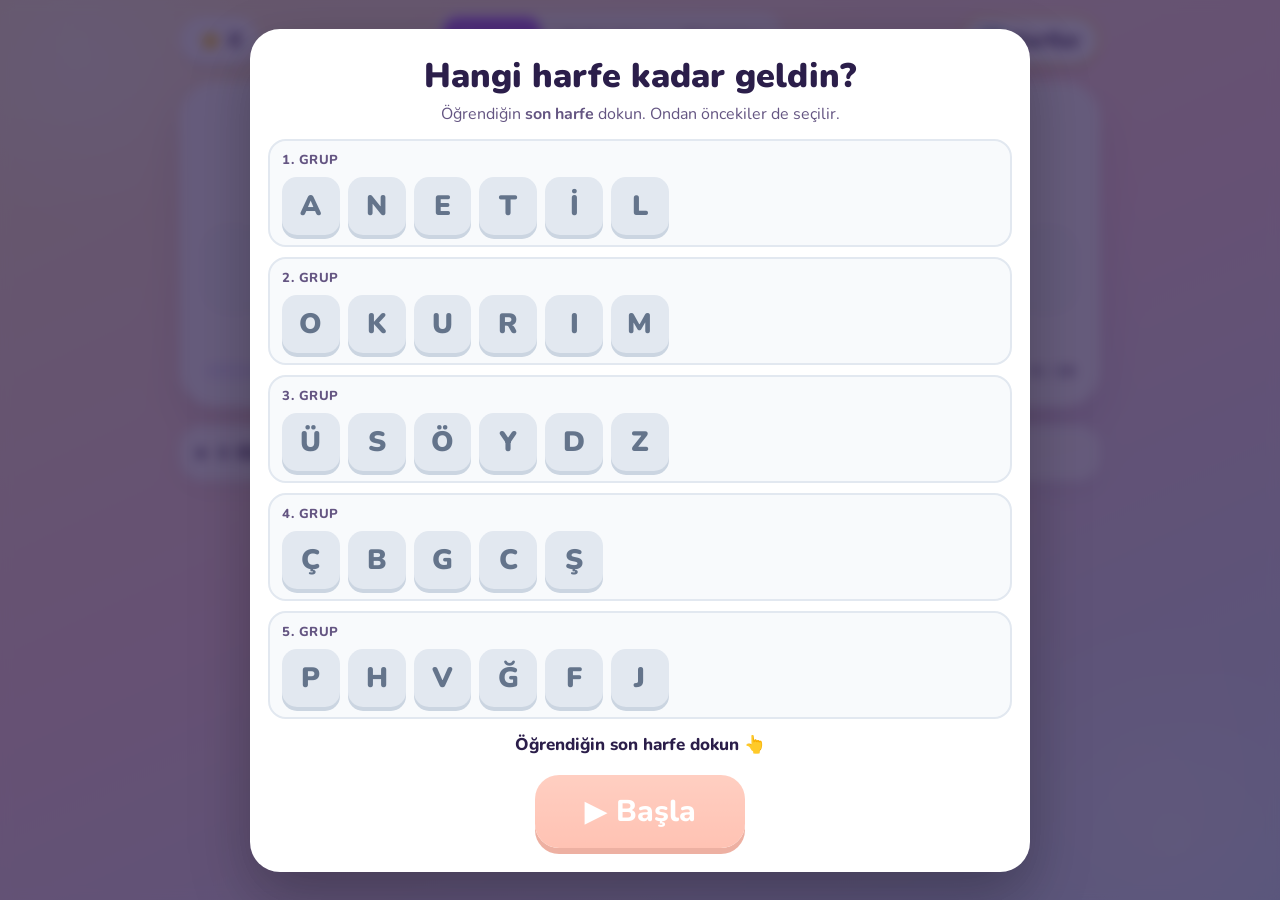
==== index.html @ 156ea899 "v22: Supabase çoklu sınıf, öğretmen sayfa tarama ve admin onay kuyruğu" ====
<!DOCTYPE html>
<html lang="tr">
<head>
  <meta charset="UTF-8">
  <meta name="viewport" content="width=device-width, initial-scale=1, viewport-fit=cover">
  <title>Okuyorum</title>
  <meta name="description" content="Okumayı yeni öğrenen çocuklar için sesli okuma uygulaması">
  <meta name="theme-color" content="#ff7a59">
  <link rel="manifest" href="manifest.json">
  <link rel="icon" href="icon-192.png">
  <link rel="apple-touch-icon" href="icon-192.png">
  <link rel="preconnect" href="https://fonts.googleapis.com">
  <link rel="preconnect" href="https://fonts.gstatic.com" crossorigin>
  <link href="https://fonts.googleapis.com/css2?family=Nunito:wght@700;800;900&display=swap" rel="stylesheet">
  <link rel="stylesheet" href="style.css">
</head>
<body>
  <!-- Üst çubuk: puan, seviye seçimi, sınıf ve harf seçimi -->
  <header class="topbar">
    <div id="score" class="pill score-pill" aria-live="polite">⭐ 0</div>
    <nav id="levels" class="levels" aria-label="Seviyeler">
      <button class="lvl" data-level="1">Heceler</button>
      <button class="lvl" data-level="2">Kelimeler</button>
      <button class="lvl" data-level="3">Cümleler</button>
      <button id="homeworkTab" class="lvl lvl-hw" data-level="4" hidden>📚 Ödev</button>
    </nav>
    <div class="top-right">
      <span id="classBadge" class="pill class-pill" hidden></span>
      <button id="lettersBtn" class="pill btn-letters" type="button">🔤 Harfler</button>
    </div>
  </header>

  <!-- Ana okuma kartı -->
  <main id="card" class="card">
    <div id="stage" class="stage">
      <!-- Doğru okuyunca ödül emojisi burada görünür; okuma sırasında tamamen gizli -->
      <div id="reward" class="reward" aria-hidden="true"></div>

      <div id="word" class="word" aria-live="polite"></div>
    </div>

    <!-- Yapay zekâ kayıt süresi geri sayım çubuğu -->
    <div id="recTrack" class="rec-track" hidden><div id="recBar"></div></div>

    <div class="actions">
      <button id="listen" class="btn btn-listen" type="button">🔊 Dinle</button>
      <button id="mic" class="btn btn-mic" type="button">🎤 Oku</button>
      <div class="nav-group">
        <button id="prev" class="btn-prev" type="button" title="Önceki" aria-label="Önceki">⬅️</button>
        <button id="next" class="btn btn-next" type="button">➡️ Sonraki</button>
      </div>
    </div>

    <div id="msgWrap" class="msg-wrap" role="status" aria-live="polite">
      <span id="msgSource" class="msg-source" hidden></span>
      <span id="msg" class="msg">Mikrofona bas ve oku!</span>
      <span id="msgHeard" class="msg-heard" hidden></span>
    </div>

    <!-- 10 yıldızlı tur ilerleme çubuğu -->
    <div class="round-wrap" aria-label="Tur ilerlemesi">
      <div id="stars" class="stars" aria-hidden="true"></div>
      <div class="progress-row">
        <div class="progress" aria-hidden="true"><div id="bar"></div></div>
        <span id="roundLabel" class="round-label">0 / 10</span>
      </div>
    </div>
  </main>

  <!-- Ebeveyn bölümü (açılır panel) -->
  <details id="parent" class="parent">
    <summary id="parentSummary">⚙️ Ebeveyn</summary>

    <section class="parent-section">
      <h3>🤖 Yapay zekâ modu (isteğe bağlı)</h3>
      <p>Gemini API anahtarınızı girerseniz çocuğun sesi yapay zekâ ile daha esnek değerlendirilir
         (heceleme, yavaş okuma, hafif hatalı telaffuz kabul edilir). Anahtar yalnızca bu cihazın
         tarayıcısında saklanır. Anahtar yoksa tarayıcının ses tanıması kullanılır.</p>
      <input id="key" type="password" placeholder="AIza..." autocomplete="off">
      <div class="row">
        <button id="saveKey" class="small" type="button">Kaydet</button>
        <button id="testKey" class="small" type="button">Anahtarı test et</button>
        <button id="showKey" class="small ghost" type="button">👁️ Göster</button>
        <button id="clearKey" class="small ghost" type="button">Anahtarı sil</button>
      </div>
      <div id="keyState" class="key-state" role="status" aria-live="polite"></div>
    </section>

    <section class="parent-section">
      <h3>🔊 Seslendirme (Konuşma) hızı</h3>
      <p>Dinle düğmesinin ve sesli geri bildirimlerin hızını ayarlayın.</p>
      <div class="rate-row">
        <input id="speechRate" type="range" min="0.5" max="1.4" step="0.05">
        <span id="speechRateLabel" class="rate-label"></span>
        <button id="testSpeech" class="small ghost" type="button">🔊 Hızı dene</button>
      </div>
    </section>

    <section class="parent-section">
      <h3>🔤 Harf sırası</h3>
      <p>Sınıfta öğrenilen harfleri sırayla yazın (boşluk/virgülle ayırabilirsiniz).</p>
      <textarea id="order" rows="3"></textarea>
      <div class="row">
        <button id="saveOrder" class="small" type="button">Sırayı kaydet</button>
        <button id="resetOrder" class="small ghost" type="button">Varsayılan (MEB 2024)</button>
      </div>
    </section>

    <section class="parent-section">
      <h3>🧹 İlerleme</h3>
      <button id="resetAll" class="small danger" type="button">Puan ve ilerlemeyi sıfırla</button>
    </section>

    <!-- Sınıf bağlantısı (Veli / Öğrenci) -->
    <section class="parent-section">
      <h3>🏫 Sınıf bağlantısı (isteğe bağlı)</h3>
      <p>Öğretmeninizin paylaştığı sınıf kodunu girerseniz sınıfınızın ödevleri ve kelimeleri otomatik yüklenir.</p>
      <div class="row">
        <input id="classCodeInput" type="text" placeholder="Örn: 1B-4821" autocomplete="off" style="flex:1;min-width:140px;text-transform:uppercase">
        <button id="joinClassBtn" class="small" type="button">Sınıfa bağlan</button>
        <button id="leaveClassBtn" class="small ghost" type="button" hidden>Sınıftan çık</button>
      </div>
      <div id="classJoinState" class="key-state" role="status" aria-live="polite"></div>
    </section>

    <!-- Öğretmen / Yönetici Paneli -->
    <section class="parent-section">
      <h3>👩‍🏫 Öğretmen / Yönetici Paneli</h3>
      <div id="teacherLoginForm">
        <p>Kendi sınıfınıza sayfa tarayıp anlık ödev/kelime yayınlamak için öğretmen hesabınızla giriş yapın.</p>
        <div class="stack-inputs">
          <input id="teacherEmail" type="email" placeholder="ogretmen@okul.com" autocomplete="username">
          <input id="teacherPass" type="password" placeholder="Şifre" autocomplete="current-password">
        </div>
        <div class="row">
          <button id="teacherLoginBtn" class="small" type="button">Giriş yap</button>
        </div>
        <div id="teacherAuthMsg" class="key-state" hidden></div>
      </div>

      <div id="teacherArea" hidden>
        <div class="teacher-bar">
          <span id="teacherInfo" class="teacher-info"></span>
          <button id="teacherLogoutBtn" class="small ghost" type="button">Çıkış yap</button>
        </div>

        <!-- Sınıf seçimi / oluşturma -->
        <div class="sub-box">
          <label class="field-label" for="teacherClassSelect">Sınıfınız</label>
          <select id="teacherClassSelect" class="select-box"></select>
          <div class="row">
            <input id="newClassName" type="text" placeholder="Yeni sınıf adı (ör: 1-B)" style="flex:1;min-width:150px">
            <button id="createClassBtn" class="small" type="button">+ Sınıf oluştur</button>
          </div>
          <div id="classShareRow" class="share-box" hidden>
            <div class="share-line">
              <input id="classShareUrl" type="text" readonly>
              <button id="copyClassLinkBtn" class="small" type="button">📋 Linki kopyala</button>
            </div>
            <div class="row">
              <button id="previewClassBtn" class="small ghost" type="button">👁️ Bu sınıfa geç</button>
              <button id="syncLettersBtn" class="small ghost" type="button">🔤 Seçili harfleri sınıfa kaydet</button>
            </div>
          </div>
        </div>

        <!-- Kameradan sayfa tarama -->
        <div class="sub-box">
          <h4>📷 Kameradan sayfa tara ve yayınla</h4>
          <p>Fotoğraf yalnızca metni okumak için kullanılır, hiçbir yere kaydedilmez. (Gemini API anahtarı gerekir.)</p>
          <input id="pageCameraInput" type="file" accept="image/*" capture="environment" hidden>
          <input id="pageGalleryInput" type="file" accept="image/*" hidden>
          <div class="row">
            <button id="scanCameraBtn" class="small" type="button">📷 Kamera ile tara</button>
            <button id="scanGalleryBtn" class="small ghost" type="button">🖼️ Galeriden seç</button>
            <button id="addManualRowBtn" class="small ghost" type="button">✏️ Elle ekle</button>
          </div>
          <div id="scanState" class="key-state" hidden></div>

          <!-- Taranan liste önizleme ve düzenleme -->
          <div id="scanReview" hidden>
            <div id="scanList" class="scan-list"></div>
            <label class="chk-inline">
              <input id="replaceHomeworkChk" type="checkbox" checked>
              <span>Önceki "Günün Ödevi" listesini yenisiyle değiştir</span>
            </label>
            <div class="row">
              <button id="publishScanBtn" class="small good-btn" type="button">🚀 Sınıfımda yayınla</button>
              <button id="clearScanBtn" class="small ghost" type="button">Listeyi temizle</button>
            </div>
          </div>
        </div>

        <!-- Mevcut sınıf kelimeleri -->
        <div id="classWordsBox" class="sub-box" hidden>
          <h4>📚 Sınıftaki bulut kelimeleri</h4>
          <div id="classWordsList" class="class-words-list"></div>
        </div>
      </div>
    </section>

    <!-- Yönetici onay kuyruğu -->
    <section id="adminArea" class="parent-section" hidden>
      <h3>👑 Yönetici: Ortak Havuz Onay Kuyruğu</h3>
      <p>Öğretmenlerin sınıfına eklediği yeni kelime ve cümleleri inceleyip tek tıkla tüm sınıfların ortak havuzuna alabilirsiniz.</p>
      <div class="row">
        <button id="refreshPendingBtn" class="small" type="button">🔄 Yenile</button>
        <button id="approveAllPendingBtn" class="small good-btn" type="button">✅ Tümünü ortak havuza al</button>
      </div>
      <div id="adminState" class="key-state" hidden></div>
      <div id="pendingList" class="scan-list"></div>
    </section>
  </details>

  <div id="ver" class="ver">Sürüm ?</div>

  <!-- Harf seçici ekran -->
  <div id="picker" class="overlay" hidden>
    <div class="picker-box" role="dialog" aria-modal="true" aria-labelledby="pickerTitle">
      <button id="pickerClose" class="picker-close" type="button" aria-label="Kapat">✕</button>
      <h2 id="pickerTitle">Hangi harfe kadar geldin?</h2>
      <p>Öğrendiğin <b>son harfe</b> dokun. Ondan öncekiler de seçilir.</p>
      <div id="letterGrid" class="letter-grid"></div>
      <div id="pickerInfo" class="picker-info"></div>
      <button id="startBtn" class="btn btn-start" type="button">▶️ Başla</button>
    </div>
  </div>

  <!-- Ebeveyn matematik kilidi -->
  <div id="gateModal" class="overlay" hidden>
    <div class="picker-box gate-box" role="dialog" aria-modal="true" aria-labelledby="gateTitle">
      <button id="gateClose" class="picker-close" type="button" aria-label="Kapat">✕</button>
      <h2 id="gateTitle">🔒 Ebeveyn Kontrolü</h2>
      <p>Devam etmek için çarpma sorusunu çözün:</p>
      <div id="gateQuestion" class="gate-q"></div>
      <form id="gateForm" class="gate-form">
        <input id="gateAnswer" class="gate-input" type="number" inputmode="numeric" autocomplete="off" placeholder="Cevap">
        <button id="gateSubmit" class="btn btn-start" type="submit">Giriş</button>
      </form>
      <div id="gateErr" class="gate-err" aria-live="polite"></div>
    </div>
  </div>

  <canvas id="confetti"></canvas>

  <script src="words.js"></script>
  <script src="cloud.js"></script>
  <script src="app.js"></script>
</body>
</html>
---- style.css ----
/* =====================================================================
   style.css — modern, çocuk dostu, yüksek kontrastlı, tablet uyumlu
   ===================================================================== */
:root {
  --orange: #ff7a59;
  --orange-d: #d95232;
  --yellow: #ffd84d;
  --green: #22c55e;
  --green-d: #16a34a;
  --blue: #3b82f6;
  --blue-d: #2563eb;
  --purple: #9333ea;
  --purple-d: #7e22ce;
  --red: #f43f5e;
  --red-d: #e11d48;
  --ink: #2b1e4a;
  --muted: #645582;
  --card: rgba(255, 255, 255, 0.96);
  --shadow: 0 18px 40px rgba(43, 30, 74, 0.14);
}

* { box-sizing: border-box; -webkit-tap-highlight-color: transparent; }

body {
  margin: 0;
  min-height: 100vh;
  position: relative;
  overflow-x: hidden;
  font-family: "Nunito", "Quicksand", "Trebuchet MS", system-ui, -apple-system, sans-serif;
  color: var(--ink);
  background: linear-gradient(155deg, #fff3c4 0%, #ffd6e0 48%, #cce6ff 100%);
  display: flex;
  flex-direction: column;
  align-items: center;
  padding: 12px 14px 44px;
}

/* Dekoratif yumuşak arka plan bulutları (düzeni etkilemez) */
body::before, body::after {
  content: "";
  position: fixed;
  border-radius: 50%;
  pointer-events: none;
  z-index: 0;
  opacity: 0.45;
}
body::before {
  width: 340px; height: 340px;
  top: -110px; left: -90px;
  background: radial-gradient(circle, #fff 0%, transparent 72%);
}
body::after {
  width: 420px; height: 420px;
  bottom: -140px; right: -100px;
  background: radial-gradient(circle, #fff 0%, transparent 72%);
}

body > * { position: relative; z-index: 1; }

button {
  font-family: inherit;
  cursor: pointer;
  border: 0;
  color: #fff;
  transition: transform .12s ease, box-shadow .12s ease, filter .12s ease, background .15s ease;
}
button:active:not(:disabled) { transform: translateY(3px) scale(.98); }
button:focus-visible { outline: 4px solid #1e1b4b; outline-offset: 2px; }
button:disabled { opacity: .45; cursor: not-allowed; }

/* ---------- Alt durum şeridi ---------- */
.ver {
  font: 700 13px/1.2 system-ui, -apple-system, sans-serif;
  background: rgba(43, 30, 74, 0.85);
  color: #fff;
  padding: 5px 14px;
  border-radius: 999px;
  margin-top: 18px;
  opacity: 0.8;
  backdrop-filter: blur(6px);
}

/* ---------- Üst çubuk ---------- */
.topbar {
  width: min(100%, 920px);
  display: flex;
  flex-wrap: wrap;
  gap: 10px;
  align-items: center;
  justify-content: space-between;
  margin-bottom: 14px;
}

.pill {
  background: var(--card);
  color: var(--ink);
  font-size: 20px;
  font-weight: 800;
  padding: 10px 18px;
  border-radius: 999px;
  box-shadow: 0 5px 0 rgba(43, 30, 74, 0.12);
}

.score-pill.pop { animation: pop .45s ease; }
@keyframes pop { 40% { transform: scale(1.18); } }

.top-right {
  display: inline-flex;
  align-items: center;
  gap: 8px;
  flex-wrap: wrap;
}
.class-pill {
  background: #fef3c7;
  border: 2px solid #f59e0b;
  font-size: 16px;
  padding: 8px 14px;
}
.class-pill[hidden] { display: none; }
.lvl[hidden] { display: none; }
.lvl-hw.active {
  background: linear-gradient(180deg, #fb923c, var(--orange));
  box-shadow: 0 4px 0 var(--orange-d);
}

.btn-letters {
  background: #fff;
  border: 2px solid #ffd84d;
}
.btn-letters:hover { filter: brightness(.98); }

.levels {
  display: flex;
  gap: 6px;
  padding: 5px;
  background: rgba(255, 255, 255, 0.72);
  border-radius: 20px;
  box-shadow: 0 4px 12px rgba(43, 30, 74, 0.08);
  backdrop-filter: blur(8px);
}

.lvl {
  background: transparent;
  color: var(--ink);
  font-size: 18px;
  font-weight: 800;
  padding: 10px 16px;
  border-radius: 15px;
  min-height: 46px;
}
.lvl.active {
  background: linear-gradient(180deg, #a855f7, var(--purple));
  color: #fff;
  box-shadow: 0 4px 0 var(--purple-d);
}

/* ---------- Ana kart ---------- */
.card {
  width: min(100%, 920px);
  background: var(--card);
  border-radius: 36px;
  padding: 28px 22px 26px;
  text-align: center;
  box-shadow: var(--shadow);
  border: 3px solid rgba(255, 255, 255, 0.9);
  overflow: hidden;
  will-change: transform, opacity;
  transform-origin: center center;
}

/* 1) Slide */
.card.fx-slide-out-l { animation: fxSlideOutL .22s ease forwards; }
.card.fx-slide-out-r { animation: fxSlideOutR .22s ease forwards; }
.card.fx-slide-in-r { animation: fxSlideInR .44s cubic-bezier(.22, 1, .36, 1) both; }
.card.fx-slide-in-l { animation: fxSlideInL .44s cubic-bezier(.22, 1, .36, 1) both; }
@keyframes fxSlideOutL { to { opacity: 0; transform: translateX(-70px) rotate(-2deg) scale(.95); } }
@keyframes fxSlideOutR { to { opacity: 0; transform: translateX(70px) rotate(2deg) scale(.95); } }
@keyframes fxSlideInR {
  from { opacity: 0; transform: translateX(80px) rotate(2deg) scale(.95); }
  70% { opacity: 1; transform: translateX(-6px) rotate(-.5deg) scale(1.01); }
  to { opacity: 1; transform: translateX(0) rotate(0) scale(1); }
}
@keyframes fxSlideInL {
  from { opacity: 0; transform: translateX(-80px) rotate(-2deg) scale(.95); }
  70% { opacity: 1; transform: translateX(6px) rotate(.5deg) scale(1.01); }
  to { opacity: 1; transform: translateX(0) rotate(0) scale(1); }
}

/* 2) Zoom */
.card.fx-zoom-out { animation: fxZoomOut .22s ease forwards; }
.card.fx-zoom-in { animation: fxZoomIn .44s cubic-bezier(.34, 1.56, .64, 1) both; }
@keyframes fxZoomOut { to { opacity: 0; transform: scale(.78); } }
@keyframes fxZoomIn {
  from { opacity: 0; transform: scale(.78); }
  70% { opacity: 1; transform: scale(1.03); }
  to { opacity: 1; transform: scale(1); }
}

/* 3) Bounce */
.card.fx-bounce-out { animation: fxBounceOut .22s ease forwards; }
.card.fx-bounce-in { animation: fxBounceIn .44s cubic-bezier(.22, 1, .36, 1) both; }
@keyframes fxBounceOut { to { opacity: 0; transform: translateY(-48px) scale(.94); } }
@keyframes fxBounceIn {
  0% { opacity: 0; transform: translateY(-60px) scale(.92); }
  65% { opacity: 1; transform: translateY(10px) scale(1.02); }
  85% { transform: translateY(-4px) scale(.99); }
  100% { opacity: 1; transform: translateY(0) scale(1); }
}

/* 4) 3D Kart Çevirme */
.card.fx-flip-out-l { animation: fxFlipOutL .22s ease forwards; }
.card.fx-flip-out-r { animation: fxFlipOutR .22s ease forwards; }
.card.fx-flip-in-r { animation: fxFlipInR .44s cubic-bezier(.22, 1, .36, 1) both; }
.card.fx-flip-in-l { animation: fxFlipInL .44s cubic-bezier(.22, 1, .36, 1) both; }
@keyframes fxFlipOutL { to { opacity: 0; transform: perspective(1000px) rotateY(-42deg) scale(.92); } }
@keyframes fxFlipOutR { to { opacity: 0; transform: perspective(1000px) rotateY(42deg) scale(.92); } }
@keyframes fxFlipInR {
  from { opacity: 0; transform: perspective(1000px) rotateY(48deg) scale(.92); }
  to { opacity: 1; transform: perspective(1000px) rotateY(0) scale(1); }
}
@keyframes fxFlipInL {
  from { opacity: 0; transform: perspective(1000px) rotateY(-48deg) scale(.92); }
  to { opacity: 1; transform: perspective(1000px) rotateY(0) scale(1); }
}

/* 5) Swing / Sallanma */
.card.fx-swing-out-l { animation: fxSwingOutL .22s ease forwards; }
.card.fx-swing-out-r { animation: fxSwingOutR .22s ease forwards; }
.card.fx-swing-in-r { animation: fxSwingInR .44s cubic-bezier(.22, 1, .36, 1) both; }
.card.fx-swing-in-l { animation: fxSwingInL .44s cubic-bezier(.22, 1, .36, 1) both; }
@keyframes fxSwingOutL { to { opacity: 0; transform: rotate(-6deg) translate(-30px, 14px) scale(.94); } }
@keyframes fxSwingOutR { to { opacity: 0; transform: rotate(6deg) translate(30px, 14px) scale(.94); } }
@keyframes fxSwingInR {
  0% { opacity: 0; transform: rotate(7deg) translateY(20px) scale(.93); }
  65% { opacity: 1; transform: rotate(-2.5deg) translateY(-4px) scale(1.01); }
  100% { opacity: 1; transform: rotate(0) translateY(0) scale(1); }
}
@keyframes fxSwingInL {
  0% { opacity: 0; transform: rotate(-7deg) translateY(20px) scale(.93); }
  65% { opacity: 1; transform: rotate(2.5deg) translateY(-4px) scale(1.01); }
  100% { opacity: 1; transform: rotate(0) translateY(0) scale(1); }
}

/* 6) Rise */
.card.fx-rise-out { animation: fxRiseOut .22s ease forwards; }
.card.fx-rise-in { animation: fxRiseIn .44s cubic-bezier(.22, 1, .36, 1) both; }
@keyframes fxRiseOut { to { opacity: 0; transform: translateY(44px) scale(.94); } }
@keyframes fxRiseIn {
  from { opacity: 0; transform: translateY(54px) scale(.94); }
  75% { opacity: 1; transform: translateY(-5px) scale(1.01); }
  to { opacity: 1; transform: translateY(0) scale(1); }
}

/* Okuma sırasında tamamen gizli; doğru okuyunca ödül emojisi görünür */
.reward {
  font-size: clamp(72px, 16vw, 124px);
  line-height: 1.08;
  margin-bottom: 6px;
  animation: popIn .45s cubic-bezier(.34, 1.56, .64, 1);
}
.reward:empty { display: none; }
@keyframes popIn {
  0% { transform: scale(.3) rotate(-10deg); opacity: 0; }
  100% { transform: scale(1) rotate(0); opacity: 1; }
}

.word {
  font-size: clamp(56px, 13vw, 118px);
  font-weight: 900;
  letter-spacing: .06em;
  margin: 8px 0 18px;
  line-height: 1.15;
  word-break: break-word;
}
.word.sentence {
  font-size: clamp(32px, 6.8vw, 64px);
  letter-spacing: .02em;
  line-height: 1.25;
}

/* Yüksek kontrastlı, renk körü dostu hece renkleri */
.s0 { color: #e6513e; }
.s1 { color: #2563eb; }
.s2 { color: #16803d; }
.s3 { color: #9333ea; }

/* Kayıt süresi geri sayım çubuğu */
.rec-track {
  width: min(320px, 85%);
  height: 8px;
  background: #ffe4e6;
  border-radius: 999px;
  margin: 0 auto 16px;
  overflow: hidden;
}
.rec-track[hidden] { display: none; }
#recBar {
  height: 100%;
  width: 100%;
  background: linear-gradient(90deg, var(--red), var(--orange));
  transform-origin: left center;
}
#recBar.run { animation: recShrink 6s linear forwards; }
@keyframes recShrink { from { transform: scaleX(1); } to { transform: scaleX(0); } }

/* Düğme düzeni */
.actions {
  display: flex;
  flex-wrap: wrap;
  justify-content: center;
  align-items: center;
  gap: 14px;
}

.btn {
  font-size: clamp(22px, 4vw, 30px);
  font-weight: 800;
  padding: 16px 26px;
  min-height: 70px;
  min-width: 165px;
  border-radius: 24px;
}

.btn-listen {
  background: linear-gradient(180deg, #60a5fa, var(--blue));
  box-shadow: 0 6px 0 var(--blue-d);
}
.btn-mic {
  background: linear-gradient(180deg, #4ade80, var(--green));
  box-shadow: 0 7px 0 var(--green-d);
  min-width: 220px;
  font-size: clamp(24px, 4.4vw, 34px);
  min-height: 76px;
}
.nav-group {
  display: inline-flex;
  align-items: center;
  gap: 8px;
}
.btn-prev {
  background: #e2e8f0;
  color: var(--ink);
  font-size: 16px;
  font-weight: 800;
  padding: 10px 12px;
  min-height: 46px;
  min-width: 46px;
  border-radius: 15px;
  box-shadow: 0 4px 0 #cbd5e1;
}
.btn-next {
  background: linear-gradient(180deg, #c084fc, var(--purple));
  box-shadow: 0 6px 0 var(--purple-d);
}
.btn-start {
  background: linear-gradient(180deg, #ff9578, var(--orange));
  box-shadow: 0 6px 0 var(--orange-d);
  margin-top: 16px;
  min-width: 210px;
}

/* Kayıt sırasında nabız animasyonu */
.btn-mic.rec {
  background: linear-gradient(180deg, #fb7185, var(--red));
  box-shadow: 0 7px 0 var(--red-d);
  animation: pulse 1.05s ease-in-out infinite;
}
@keyframes pulse {
  0%, 100% { transform: scale(1); box-shadow: 0 0 0 0 rgba(244, 63, 94, 0.5), 0 7px 0 var(--red-d); }
  50% { transform: scale(1.06); box-shadow: 0 0 0 18px rgba(244, 63, 94, 0), 0 7px 0 var(--red-d); }
}

/* Geri bildirim kutusu */
.msg-wrap {
  margin-top: 20px;
  padding: 14px 18px;
  min-height: 82px;
  border-radius: 22px;
  background: #f8fafc;
  border: 2px solid #e2e8f0;
  display: flex;
  flex-direction: column;
  align-items: center;
  justify-content: center;
  gap: 6px;
  transition: background .2s ease, border-color .2s ease;
}
.msg-wrap.good { background: #ecfdf5; border-color: #86efac; }
.msg-wrap.try { background: #fff7ed; border-color: #fdba74; }
.msg-wrap.listen { background: #eff6ff; border-color: #93c5fd; }

.msg-source {
  font: 700 12px/1.2 system-ui, sans-serif;
  padding: 3px 10px;
  border-radius: 999px;
  background: rgba(43, 30, 74, 0.08);
  color: var(--muted);
}
.msg-source[hidden] { display: none; }

.msg {
  font-size: clamp(20px, 3.6vw, 27px);
  font-weight: 800;
  line-height: 1.35;
}
.msg-wrap.good .msg { color: #15803d; }
.msg-wrap.try .msg { color: #c2410c; }
.msg-wrap.listen .msg { color: #1d4ed8; }

.msg-heard {
  font: 700 14px/1.3 system-ui, sans-serif;
  color: var(--muted);
}
.msg-heard[hidden] { display: none; }

.bounce { animation: bounce .55s ease; }
@keyframes bounce {
  30% { transform: scale(1.08) rotate(-1.5deg); }
  65% { transform: scale(.98) rotate(1.5deg); }
}

/* Tur ilerleme alanı: 10 yıldız + çubuk */
.round-wrap { margin-top: 18px; }
.stars {
  display: flex;
  justify-content: center;
  gap: 6px;
  margin-bottom: 8px;
  flex-wrap: wrap;
}
.star-dot {
  font-size: 20px;
  opacity: .24;
  filter: grayscale(1);
  transition: transform .25s ease, opacity .25s ease, filter .25s ease;
}
.star-dot.on {
  opacity: 1;
  filter: none;
  transform: scale(1.12);
}

.progress-row {
  display: flex;
  align-items: center;
  gap: 10px;
}
.progress {
  flex: 1;
  height: 14px;
  background: #ede9fe;
  border-radius: 999px;
  overflow: hidden;
}
#bar {
  height: 100%;
  width: 0;
  background: linear-gradient(90deg, var(--yellow), var(--orange));
  border-radius: 999px;
  transition: width .4s ease;
}
.round-label {
  font: 800 14px/1 system-ui, sans-serif;
  color: var(--muted);
  min-width: 48px;
  text-align: right;
}

/* ---------- Ebeveyn paneli ---------- */
.parent {
  width: min(100%, 920px);
  margin-top: 18px;
  background: rgba(255, 255, 255, 0.88);
  backdrop-filter: blur(8px);
  border-radius: 22px;
  padding: 10px 18px;
  font-family: system-ui, -apple-system, sans-serif;
  font-size: 15px;
  box-shadow: 0 8px 24px rgba(43, 30, 74, 0.08);
}
.parent summary {
  cursor: pointer;
  font-size: 17px;
  font-weight: 800;
  padding: 8px 0;
  color: var(--ink);
}
.parent-section {
  border-top: 1px solid #e2e8f0;
  padding: 12px 0;
}
.parent-section h3 { margin: 0 0 6px; font-size: 16px; }
.parent-section p { margin: 0 0 10px; color: #475569; line-height: 1.45; }
.parent input[type="password"],
.parent input[type="text"],
.parent textarea {
  width: 100%;
  padding: 11px 12px;
  font-size: 15px;
  border-radius: 12px;
  border: 2px solid #cbd5e1;
  font-family: inherit;
}
.row { display: flex; gap: 8px; align-items: center; margin-top: 10px; flex-wrap: wrap; }
.small {
  background: var(--blue);
  font-size: 14px;
  font-weight: 700;
  padding: 10px 15px;
  border-radius: 11px;
}
.small.ghost { background: #64748b; }
.small.danger { background: var(--red-d); }
.key-state {
  margin-top: 10px;
  font-size: 14px;
  font-weight: 600;
  color: var(--ink);
  background: #f1f5f9;
  padding: 9px 12px;
  border-radius: 10px;
  word-break: break-word;
}
.rate-row {
  display: flex;
  align-items: center;
  gap: 12px;
  flex-wrap: wrap;
}
.parent input[type="range"] {
  flex: 1;
  min-width: 160px;
  height: 8px;
  accent-color: var(--purple);
  cursor: pointer;
}
.rate-label {
  font-size: 14px;
  font-weight: 700;
  color: var(--ink);
  background: #f1f5f9;
  padding: 6px 10px;
  border-radius: 9px;
  min-width: 112px;
  text-align: center;
}

/* ---------- Harf seçici ---------- */
.overlay {
  position: fixed; inset: 0; z-index: 20;
  background: rgba(43, 30, 74, 0.72);
  backdrop-filter: blur(6px);
  display: flex; align-items: center; justify-content: center;
  padding: 14px; overflow-y: auto;
}
.overlay[hidden] { display: none; }

.picker-box {
  position: relative;
  background: #fff;
  border-radius: 30px;
  padding: 24px 18px;
  width: min(100%, 780px);
  text-align: center;
  max-height: 94vh;
  overflow-y: auto;
  box-shadow: 0 24px 60px rgba(0, 0, 0, 0.28);
}
.picker-close {
  position: absolute;
  top: 14px; right: 14px;
  width: 40px; height: 40px;
  border-radius: 999px;
  background: #f1f5f9;
  color: var(--ink);
  font-size: 18px; font-weight: 900;
}
.picker-close[hidden] { display: none; }
.picker-box h2 { margin: 0 0 4px; font-size: clamp(24px, 4.6vw, 34px); font-weight: 900; }
.picker-box p { margin: 0 0 14px; font-size: 16px; color: var(--muted); }

.letter-grid { display: flex; flex-direction: column; gap: 10px; text-align: left; }
.letter-grid.flat {
  display: grid;
  grid-template-columns: repeat(auto-fill, minmax(60px, 1fr));
  gap: 8px;
}
.group-row {
  background: #f8fafc;
  border: 2px solid #e2e8f0;
  border-radius: 18px;
  padding: 10px 12px;
}
.group-label {
  font-size: 13px;
  font-weight: 800;
  color: var(--muted);
  margin-bottom: 8px;
  text-transform: uppercase;
  letter-spacing: .04em;
}
.group-letters {
  display: grid;
  grid-template-columns: repeat(auto-fill, minmax(56px, 1fr));
  gap: 8px;
}

.letter {
  font-size: 28px;
  font-weight: 900;
  min-height: 58px;
  border-radius: 15px;
  background: #e2e8f0;
  color: #64748b;
  box-shadow: 0 4px 0 #cbd5e1;
}
.letter.on {
  background: #fde047;
  color: var(--ink);
  box-shadow: 0 4px 0 #eab308;
}
.letter.last {
  background: var(--orange);
  color: #fff;
  box-shadow: 0 4px 0 var(--orange-d);
  transform: scale(1.06);
}
.picker-info {
  margin-top: 14px;
  font-size: 17px;
  font-weight: 800;
  color: var(--ink);
  min-height: 26px;
}

/* ---------- Ebeveyn matematik kilidi ---------- */
.gate-box { max-width: 420px; }
.gate-q {
  font-size: clamp(34px, 7vw, 48px);
  font-weight: 900;
  color: var(--purple);
  margin: 8px 0 14px;
}
.gate-form {
  display: flex;
  flex-direction: column;
  align-items: center;
  gap: 10px;
}
.gate-input {
  width: min(220px, 100%);
  text-align: center;
  font-size: 28px;
  font-weight: 900;
  font-family: inherit;
  color: var(--ink);
  padding: 12px 14px;
  border-radius: 18px;
  border: 3px solid #cbd5e1;
  outline: none;
}
.gate-input:focus { border-color: var(--purple); }
.gate-err {
  margin-top: 10px;
  min-height: 22px;
  font-size: 15px;
  font-weight: 800;
  color: var(--red-d);
}
.gate-box.shake { animation: shake .35s ease; }
@keyframes shake {
  25% { transform: translateX(-8px); }
  50% { transform: translateX(8px); }
  75% { transform: translateX(-6px); }
}

/* ---------- Sınıf / Öğretmen / Tarama UI ---------- */
.stack-inputs { display: flex; flex-direction: column; gap: 8px; }
.parent input[type="email"],
.select-box {
  width: 100%;
  padding: 11px 12px;
  font-size: 15px;
  border-radius: 12px;
  border: 2px solid #cbd5e1;
  font-family: inherit;
  background: #fff;
  color: var(--ink);
}
.field-label { display: block; font-size: 13px; font-weight: 700; color: var(--muted); margin-bottom: 5px; }
.teacher-bar {
  display: flex; align-items: center; justify-content: space-between; gap: 10px; flex-wrap: wrap;
  background: #eef2ff; padding: 10px 12px; border-radius: 12px; margin-bottom: 10px;
}
.teacher-info { font-weight: 800; font-size: 14px; color: var(--ink); }
.sub-box {
  background: #f8fafc; border: 1px solid #e2e8f0; border-radius: 14px;
  padding: 12px; margin-top: 10px;
}
.sub-box h4 { margin: 0 0 6px; font-size: 15px; }
.share-box { margin-top: 10px; padding-top: 10px; border-top: 1px dashed #cbd5e1; }
.share-line { display: flex; gap: 8px; align-items: center; flex-wrap: wrap; }
.share-line input { flex: 1; min-width: 180px; background: #fff; font-size: 13px; }
.small.good-btn { background: var(--green-d); }
.scan-list { display: flex; flex-direction: column; gap: 8px; margin: 10px 0; max-height: 340px; overflow-y: auto; }
.scan-row, .pending-item {
  display: flex; align-items: center; gap: 6px; flex-wrap: wrap;
  background: #fff; border: 1px solid #cbd5e1; border-radius: 12px; padding: 8px;
}
.scan-row input[type="checkbox"] { width: 18px; height: 18px; accent-color: var(--green-d); }
.scan-kind { padding: 6px 8px; border-radius: 8px; border: 1px solid #cbd5e1; font-size: 13px; font-weight: 700; }
.scan-text { flex: 1; min-width: 140px; padding: 6px 8px !important; font-size: 14px !important; font-weight: 700; text-transform: uppercase; }
.scan-emoji { width: 54px !important; text-align: center; padding: 6px 4px !important; font-size: 16px !important; }
.mini-btn {
  background: #e2e8f0; color: var(--ink); font-size: 13px; font-weight: 800;
  padding: 6px 10px; border-radius: 8px;
}
.mini-btn.ok { background: #dcfce7; color: #166534; }
.mini-btn.bad { background: #ffe4e6; color: #be123c; }
.chk-inline { display: flex; align-items: center; gap: 8px; font-size: 14px; font-weight: 600; color: var(--ink); margin: 8px 0; cursor: pointer; }
.chk-inline input { width: 18px; height: 18px; accent-color: var(--purple); }
.class-words-list { display: flex; flex-direction: column; gap: 6px; max-height: 260px; overflow-y: auto; }
.class-word-item {
  display: flex; align-items: center; justify-content: space-between; gap: 8px; flex-wrap: wrap;
  background: #fff; border: 1px solid #e2e8f0; border-radius: 10px; padding: 7px 10px; font-size: 14px;
}
.badge-tag {
  font-size: 11px; font-weight: 800; padding: 2px 7px; border-radius: 999px;
  background: #e2e8f0; color: #334155;
}
.badge-tag.hw { background: #ffedd5; color: #c2410c; }
.badge-tag.ok { background: #dcfce7; color: #166534; }
.badge-tag.wait { background: #fef9c3; color: #854d0e; }

/* ---------- Konfeti ---------- */
#confetti { position: fixed; inset: 0; width: 100%; height: 100%; pointer-events: none; z-index: 30; }

/* ---------- Responsive (telefon ve küçük tabletler) ---------- */
@media (max-width: 600px) {
  .topbar { justify-content: center; }
  .levels { order: 3; width: 100%; justify-content: center; }
  .lvl { flex: 1; font-size: 16px; padding: 10px 8px; }
  .card { padding: 22px 14px 22px; border-radius: 28px; }
  .actions { gap: 10px; }
  .btn-mic { order: -1; width: 100%; }
  .btn-listen { flex: 1; min-width: 130px; font-size: 20px; padding: 14px 14px; min-height: 62px; }
  .nav-group { flex: 1.2; justify-content: flex-end; }
  .btn-next { flex: 1; min-width: 120px; font-size: 20px; padding: 14px 14px; min-height: 62px; }
  .btn-prev { min-height: 62px; padding: 10px 12px; }
}

@media (prefers-reduced-motion: reduce) {
  *, *::before, *::after { animation-duration: .01ms !important; animation-iteration-count: 1 !important; transition-duration: .01ms !important; }
}
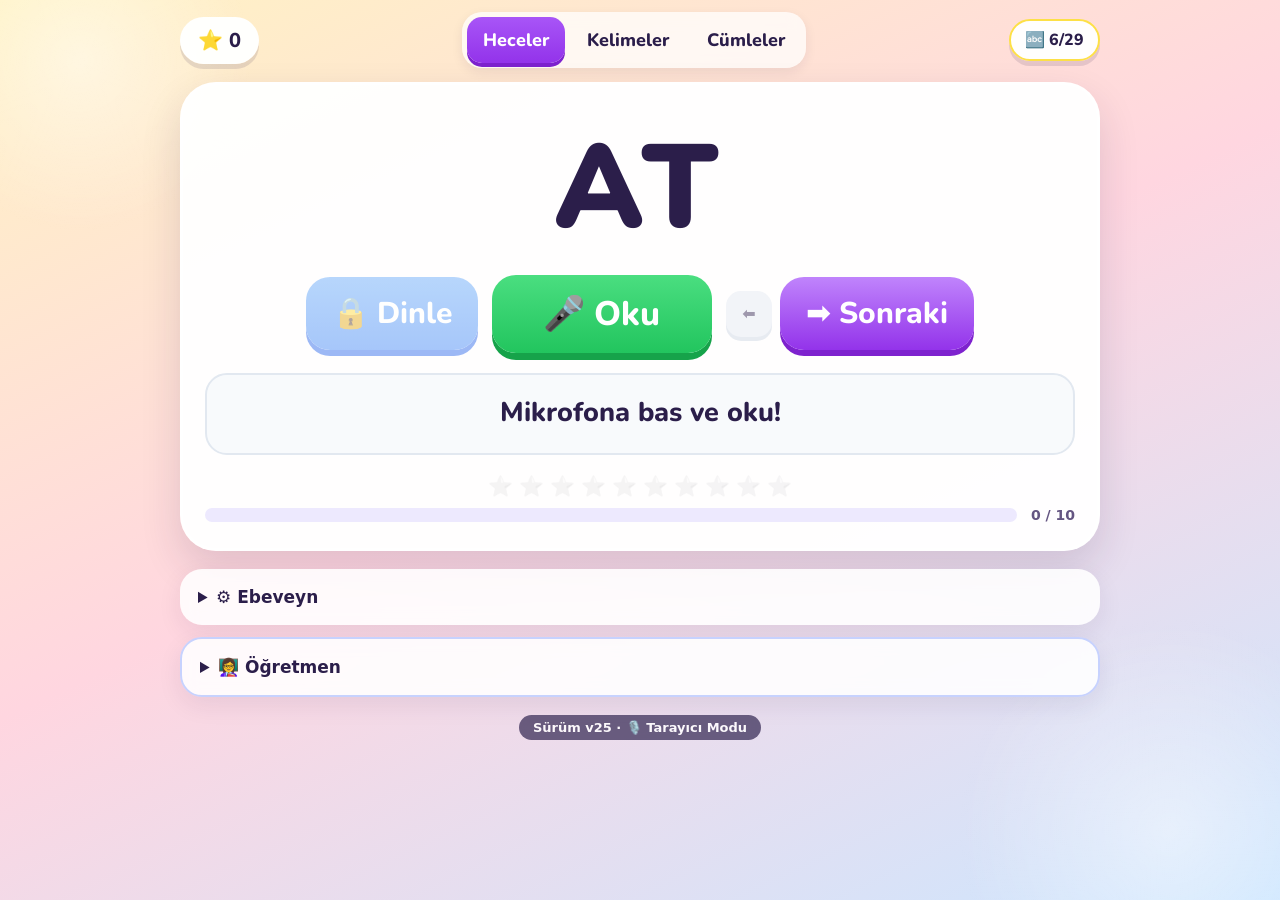
==== commit b22b5307: "v25: Ebeveyn/Öğretmen ayrımı, öğretmen harf yönetimi, WhatsApp paylaşımı" ====
--- a/index.html
+++ b/index.html
@@ -26,7 +26,7 @@
     </nav>
     <div class="top-right">
       <span id="classBadge" class="pill class-pill" hidden></span>
-      <button id="lettersBtn" class="pill btn-letters" type="button">🔤 Harfler</button>
+      <span id="lettersBadge" class="pill letters-pill">🔤 6/29</span>
     </div>
   </header>
 
@@ -67,15 +67,14 @@
     </div>
   </main>
 
-  <!-- Ebeveyn bölümü (açılır panel) -->
+  <!-- 1) Ebeveyn bölümü (çarpma sorusu kilidiyle açılır) -->
   <details id="parent" class="parent">
     <summary id="parentSummary">⚙️ Ebeveyn</summary>
 
-    <section class="parent-section">
+    <!-- Yapay zekâ modu şimdilik arayüzde gizli (kodda korunuyor) -->
+    <section id="aiSection" class="parent-section" hidden>
       <h3>🤖 Yapay zekâ modu (isteğe bağlı)</h3>
-      <p>Gemini API anahtarınızı girerseniz çocuğun sesi yapay zekâ ile daha esnek değerlendirilir
-         (heceleme, yavaş okuma, hafif hatalı telaffuz kabul edilir). Anahtar yalnızca bu cihazın
-         tarayıcısında saklanır. Anahtar yoksa tarayıcının ses tanıması kullanılır.</p>
+      <p>Gemini API anahtarınızı girerseniz çocuğun sesi yapay zekâ ile daha esnek değerlendirilir.</p>
       <input id="key" type="password" placeholder="AIza..." autocomplete="off">
       <div class="row">
         <button id="saveKey" class="small" type="button">Kaydet</button>
@@ -86,9 +85,27 @@
       <div id="keyState" class="key-state" role="status" aria-live="polite"></div>
     </section>
 
-    <section class="parent-section">
-      <h3>🔊 Seslendirme (Konuşma) hızı</h3>
-      <p>Dinle düğmesinin ve sesli geri bildirimlerin hızını ayarlayın.</p>
+    <!-- 1. Sıra: Sınıf bağlantısı -->
+    <section class="parent-section">
+      <h3>🏫 Sınıf bağlantısı</h3>
+      <div id="classJoinForm">
+        <p>Öğretmeninizin paylaştığı sınıf davet kodunu girin:</p>
+        <div class="row">
+          <input id="classCodeInput" type="text" placeholder="Örn: 1B" autocomplete="off" style="flex:1;min-width:140px;text-transform:uppercase">
+          <button id="joinClassBtn" class="small" type="button">Sınıfa bağlan</button>
+        </div>
+      </div>
+      <div id="classConnectedBox" class="class-card" hidden>
+        <div id="classConnectedInfo" class="class-card-title"></div>
+        <button id="leaveClassBtn" class="small ghost" type="button">Sınıftan ayrıl</button>
+      </div>
+      <div id="classJoinState" class="key-state" role="status" aria-live="polite" hidden></div>
+    </section>
+
+    <!-- 2. Sıra: Okuma hızı -->
+    <section class="parent-section">
+      <h3>🔊 Okuma hızı</h3>
+      <p>Kaydırıcıyı oynattığınızda hız otomatik seslendirilir.</p>
       <div class="rate-row">
         <input id="speechRate" type="range" min="0.5" max="1.4" step="0.05">
         <span id="speechRateLabel" class="rate-label"></span>
@@ -96,38 +113,28 @@
       </div>
     </section>
 
-    <section class="parent-section">
-      <h3>🔤 Harf sırası</h3>
-      <p>Sınıfta öğrenilen harfleri sırayla yazın (boşluk/virgülle ayırabilirsiniz).</p>
-      <textarea id="order" rows="3"></textarea>
-      <div class="row">
-        <button id="saveOrder" class="small" type="button">Sırayı kaydet</button>
-        <button id="resetOrder" class="small ghost" type="button">Varsayılan (MEB 2024)</button>
-      </div>
-    </section>
-
+    <!-- 3. Sıra: Geldiğimiz harfler (isteğe bağlı geçici seçim) -->
+    <section class="parent-section">
+      <h3>🔤 Geldiğimiz harfler</h3>
+      <p>Sınıfa bağlıysanız oyun her açılışta öğretmenin belirlediği harflerle başlar. Bu oturumda farklı harf çalışmak için seçebilirsiniz.</p>
+      <button id="openLettersBtn" class="small" type="button">🔤 Geldiğimiz harfleri seç</button>
+    </section>
+
+    <!-- 4. Sıra: İlerleme sıfırlama -->
     <section class="parent-section">
       <h3>🧹 İlerleme</h3>
       <button id="resetAll" class="small danger" type="button">Puan ve ilerlemeyi sıfırla</button>
     </section>
-
-    <!-- Sınıf bağlantısı (Veli / Öğrenci) -->
-    <section class="parent-section">
-      <h3>🏫 Sınıf bağlantısı (isteğe bağlı)</h3>
-      <p>Öğretmeninizin paylaştığı sınıf kodunu girerseniz sınıfınızın ödevleri ve kelimeleri otomatik yüklenir.</p>
-      <div class="row">
-        <input id="classCodeInput" type="text" placeholder="Örn: 1B-4821" autocomplete="off" style="flex:1;min-width:140px;text-transform:uppercase">
-        <button id="joinClassBtn" class="small" type="button">Sınıfa bağlan</button>
-        <button id="leaveClassBtn" class="small ghost" type="button" hidden>Sınıftan çık</button>
-      </div>
-      <div id="classJoinState" class="key-state" role="status" aria-live="polite"></div>
-    </section>
-
-    <!-- Öğretmen / Yönetici Paneli -->
-    <section class="parent-section">
-      <h3>👩‍🏫 Öğretmen / Yönetici Paneli</h3>
+  </details>
+
+  <!-- 2) Öğretmen bölümü (kendi girişiyle açılır) -->
+  <details id="teacherPanel" class="parent teacher-panel">
+    <summary id="teacherSummary">👩‍🏫 Öğretmen</summary>
+
+    <section class="parent-section">
       <div id="teacherLoginForm">
-        <p>Kendi sınıfınıza sayfa tarayıp anlık ödev/kelime yayınlamak için öğretmen hesabınızla giriş yapın.</p>
+        <h3>👩‍🏫 Öğretmen Girişi</h3>
+        <p>Sınıfınıza harf seviyesi belirlemek ve sayfa tarayıp ödev yayınlamak için giriş yapın.</p>
         <div class="stack-inputs">
           <input id="teacherEmail" type="email" placeholder="ogretmen@okul.com" autocomplete="username">
           <input id="teacherPass" type="password" placeholder="Şifre" autocomplete="current-password">
@@ -144,30 +151,46 @@
           <button id="teacherLogoutBtn" class="small ghost" type="button">Çıkış yap</button>
         </div>
 
-        <!-- Sınıf seçimi / oluşturma -->
+        <!-- Sınıfım & Paylaşım -->
         <div class="sub-box">
-          <label class="field-label" for="teacherClassSelect">Sınıfınız</label>
-          <select id="teacherClassSelect" class="select-box"></select>
-          <div class="row">
-            <input id="newClassName" type="text" placeholder="Yeni sınıf adı (ör: 1-B)" style="flex:1;min-width:150px">
+          <div id="teacherClassHeading" class="teacher-class-title">🏫 Sınıfım</div>
+          <div id="teacherClassSelectWrap" hidden>
+            <label class="field-label" for="teacherClassSelect">Sınıf seçin</label>
+            <select id="teacherClassSelect" class="select-box"></select>
+          </div>
+          <div id="teacherCreateClassRow" class="row" hidden>
+            <input id="newClassName" type="text" placeholder="Yeni sınıf adı (ör: 1B)" style="flex:1;min-width:150px">
             <button id="createClassBtn" class="small" type="button">+ Sınıf oluştur</button>
           </div>
           <div id="classShareRow" class="share-box" hidden>
+            <label class="field-label" for="classShareUrl">Veli davet linki</label>
             <div class="share-line">
               <input id="classShareUrl" type="text" readonly>
-              <button id="copyClassLinkBtn" class="small" type="button">📋 Linki kopyala</button>
             </div>
             <div class="row">
+              <button id="whatsappShareBtn" class="small wa-btn" type="button">💬 WhatsApp'ta Paylaş</button>
+              <button id="copyClassLinkBtn" class="small" type="button">📋 Linki Kopyala</button>
               <button id="previewClassBtn" class="small ghost" type="button">👁️ Bu sınıfa geç</button>
-              <button id="syncLettersBtn" class="small ghost" type="button">🔤 Seçili harfleri sınıfa kaydet</button>
             </div>
           </div>
+        </div>
+
+        <!-- Geldiğimiz harfler (Öğretmen) -->
+        <div id="teacherLettersBox" class="sub-box" hidden>
+          <h4>🔤 Geldiğimiz Harfler</h4>
+          <p>Öğrendiğiniz son harfe dokunup kaydedin. Öğrencilerin oyunu her açılışta bu harflerle başlar.</p>
+          <div id="teacherLetterGrid" class="letter-grid"></div>
+          <div id="teacherLetterInfo" class="picker-info"></div>
+          <div class="row">
+            <button id="saveClassLettersBtn" class="small good-btn" type="button">💾 Geldiğimiz harfleri kaydet</button>
+          </div>
+          <div id="teacherLetterState" class="key-state" hidden></div>
         </div>
 
         <!-- Kameradan sayfa tarama -->
         <div class="sub-box">
           <h4>📷 Kameradan sayfa tara ve yayınla</h4>
-          <p>Fotoğraf yalnızca metni okumak için kullanılır, hiçbir yere kaydedilmez. (Gemini API anahtarı gerekir.)</p>
+          <p>Fotoğraf yalnızca metni okumak için kullanılır, hiçbir yere kaydedilmez.</p>
           <input id="pageCameraInput" type="file" accept="image/*" capture="environment" hidden>
           <input id="pageGalleryInput" type="file" accept="image/*" hidden>
           <div class="row">
@@ -196,19 +219,49 @@
           <h4>📚 Sınıftaki bulut kelimeleri</h4>
           <div id="classWordsList" class="class-words-list"></div>
         </div>
-      </div>
-    </section>
-
-    <!-- Yönetici onay kuyruğu -->
+
+        <!-- Harf sırası (Ebeveynden taşındı) -->
+        <div class="sub-box">
+          <h4>🧩 Harf sırası</h4>
+          <p>Sınıfınızda farklı bir ses/harf sırası kullanıyorsanız düzenleyip kaydedin.</p>
+          <textarea id="order" rows="3"></textarea>
+          <div class="row">
+            <button id="saveOrder" class="small" type="button">Sırayı kaydet</button>
+            <button id="resetOrder" class="small ghost" type="button">Varsayılan (MEB 2024)</button>
+          </div>
+        </div>
+      </div>
+    </section>
+
+    <!-- Yönetici alanı (yalnızca admin hesabına görünür) -->
     <section id="adminArea" class="parent-section" hidden>
-      <h3>👑 Yönetici: Ortak Havuz Onay Kuyruğu</h3>
-      <p>Öğretmenlerin sınıfına eklediği yeni kelime ve cümleleri inceleyip tek tıkla tüm sınıfların ortak havuzuna alabilirsiniz.</p>
-      <div class="row">
-        <button id="refreshPendingBtn" class="small" type="button">🔄 Yenile</button>
-        <button id="approveAllPendingBtn" class="small good-btn" type="button">✅ Tümünü ortak havuza al</button>
-      </div>
-      <div id="adminState" class="key-state" hidden></div>
-      <div id="pendingList" class="scan-list"></div>
+      <h3>👑 Yönetici Paneli</h3>
+
+      <div class="sub-box">
+        <h4>👩‍🏫 Yeni öğretmen ve sınıf ekle</h4>
+        <p>Öğretmen adı, e-posta, şifre ve sınıf (ör. 1B, 1H) girin; sınıf yoksa otomatik açılır.</p>
+        <div class="stack-inputs">
+          <input id="newTeacherName" type="text" placeholder="Öğretmen adı (ör: Ayşe Yılmaz)" autocomplete="off">
+          <input id="newTeacherEmail" type="email" placeholder="ogretmen@okul.com" autocomplete="off">
+          <input id="newTeacherPass" type="password" placeholder="Şifre (en az 6 karakter)" autocomplete="new-password">
+          <input id="newTeacherClass" type="text" placeholder="Sınıf (ör: 1B veya 1H)" autocomplete="off" style="text-transform:uppercase">
+        </div>
+        <div class="row">
+          <button id="createTeacherBtn" class="small" type="button">+ Öğretmen & sınıf oluştur</button>
+        </div>
+        <div id="createTeacherState" class="key-state" hidden></div>
+      </div>
+
+      <div class="sub-box">
+        <h4>✅ Ortak Havuz Onay Kuyruğu</h4>
+        <p>Öğretmenlerin sınıfına eklediği yeni kelime ve cümleleri inceleyip tek tıkla tüm sınıfların ortak havuzuna alabilirsiniz.</p>
+        <div class="row">
+          <button id="refreshPendingBtn" class="small" type="button">🔄 Yenile</button>
+          <button id="approveAllPendingBtn" class="small good-btn" type="button">✅ Tümünü ortak havuza al</button>
+        </div>
+        <div id="adminState" class="key-state" hidden></div>
+        <div id="pendingList" class="scan-list"></div>
+      </div>
     </section>
   </details>
 
--- a/style.css
+++ b/style.css
@@ -732,6 +732,49 @@
 .badge-tag.ok { background: #dcfce7; color: #166534; }
 .badge-tag.wait { background: #fef9c3; color: #854d0e; }
 
+.letters-pill {
+  font-size: 16px;
+  padding: 8px 14px;
+  border: 2px solid #fde047;
+}
+.teacher-panel {
+  margin-top: 12px;
+  border: 2px solid #c7d2fe;
+}
+.class-card {
+  display: flex;
+  align-items: center;
+  justify-content: space-between;
+  gap: 10px;
+  flex-wrap: wrap;
+  background: #fef3c7;
+  border: 2px solid #f59e0b;
+  border-radius: 14px;
+  padding: 12px 14px;
+}
+.class-card[hidden] { display: none; }
+.class-card-title { font-size: 16px; font-weight: 800; color: var(--ink); }
+.teacher-class-title {
+  font-size: 18px;
+  font-weight: 900;
+  color: var(--ink);
+  margin-bottom: 8px;
+}
+.small.wa-btn { background: #16a34a; }
+.letter { position: relative; }
+.letter.teacher-mark::after {
+  content: "👩‍🏫";
+  position: absolute;
+  top: -7px;
+  right: -6px;
+  font-size: 14px;
+  line-height: 1;
+  background: #fff;
+  border-radius: 999px;
+  padding: 2px;
+  box-shadow: 0 2px 5px rgba(0,0,0,.22);
+}
+
 /* ---------- Konfeti ---------- */
 #confetti { position: fixed; inset: 0; width: 100%; height: 100%; pointer-events: none; z-index: 30; }
 
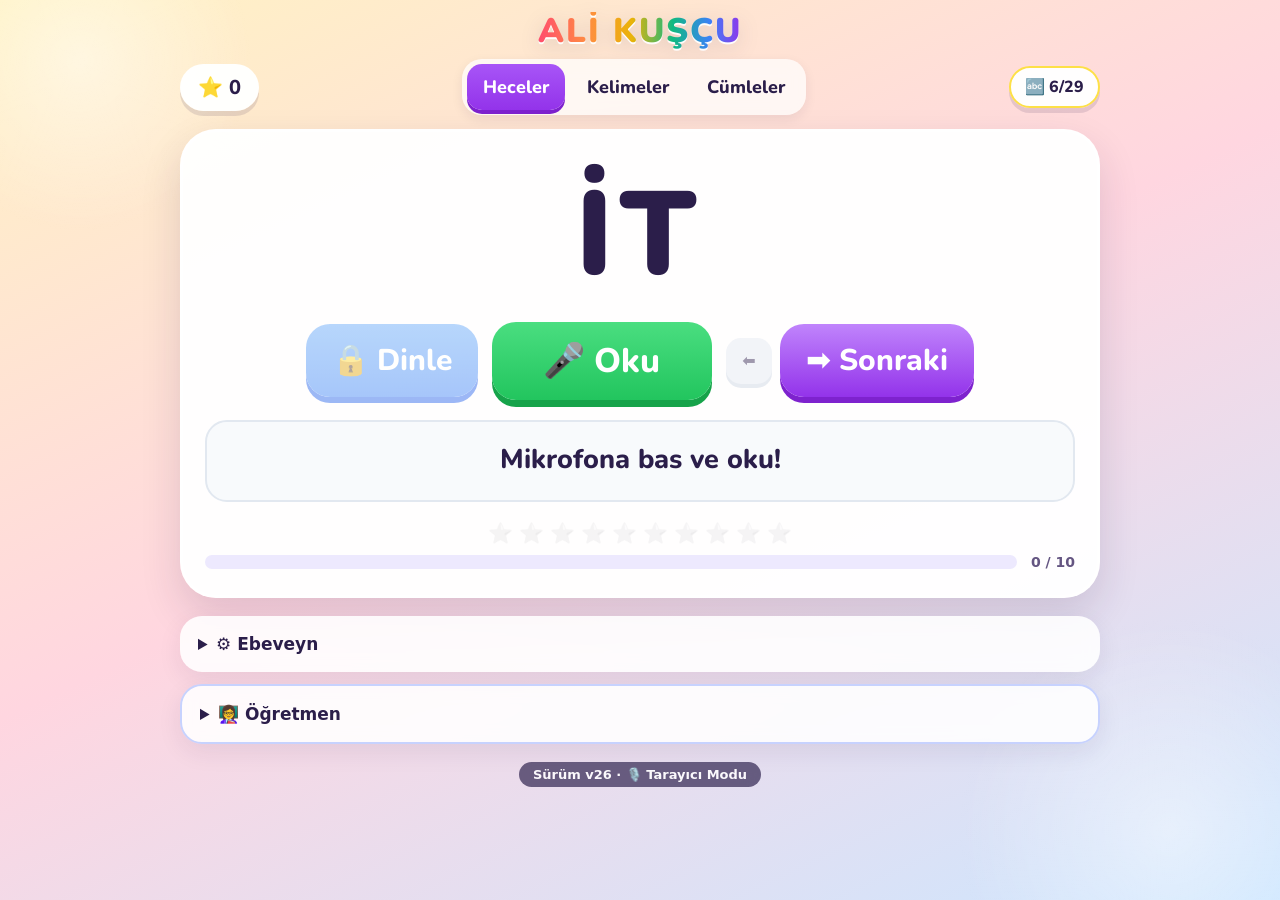
==== commit 987ea3c0: "v26: üst kısma renkli ALİ KUŞÇU - sınıf başlığı eklendi" ====
--- a/index.html
+++ b/index.html
@@ -15,6 +15,11 @@
   <link rel="stylesheet" href="style.css">
 </head>
 <body>
+  <!-- Okul ve sınıf başlığı -->
+  <div class="school-banner" aria-live="polite">
+    <span id="schoolTitle" class="school-title">ALİ KUŞÇU</span>
+  </div>
+
   <!-- Üst çubuk: puan, seviye seçimi, sınıf ve harf seçimi -->
   <header class="topbar">
     <div id="score" class="pill score-pill" aria-live="polite">⭐ 0</div>
--- a/style.css
+++ b/style.css
@@ -80,6 +80,25 @@
   backdrop-filter: blur(6px);
 }
 
+/* ---------- Okul ve sınıf başlığı ---------- */
+.school-banner {
+  width: min(100%, 920px);
+  text-align: center;
+  margin: 0 0 8px;
+  line-height: 1.15;
+}
+.school-title {
+  display: inline-block;
+  font-size: clamp(22px, 4.8vw, 34px);
+  font-weight: 900;
+  letter-spacing: 0.06em;
+  background: linear-gradient(90deg, #ff4d6d 0%, #ff8c42 24%, #eab308 46%, #10b981 66%, #3b82f6 84%, #9333ea 100%);
+  -webkit-background-clip: text;
+  background-clip: text;
+  color: transparent;
+  filter: drop-shadow(0 2px 0 rgba(255, 255, 255, 0.92)) drop-shadow(0 4px 10px rgba(43, 30, 74, 0.14));
+}
+
 /* ---------- Üst çubuk ---------- */
 .topbar {
   width: min(100%, 920px);
@@ -780,6 +799,7 @@
 
 /* ---------- Responsive (telefon ve küçük tabletler) ---------- */
 @media (max-width: 600px) {
+  .school-banner { margin-bottom: 6px; }
   .topbar { justify-content: center; }
   .levels { order: 3; width: 100%; justify-content: center; }
   .lvl { flex: 1; font-size: 16px; padding: 10px 8px; }
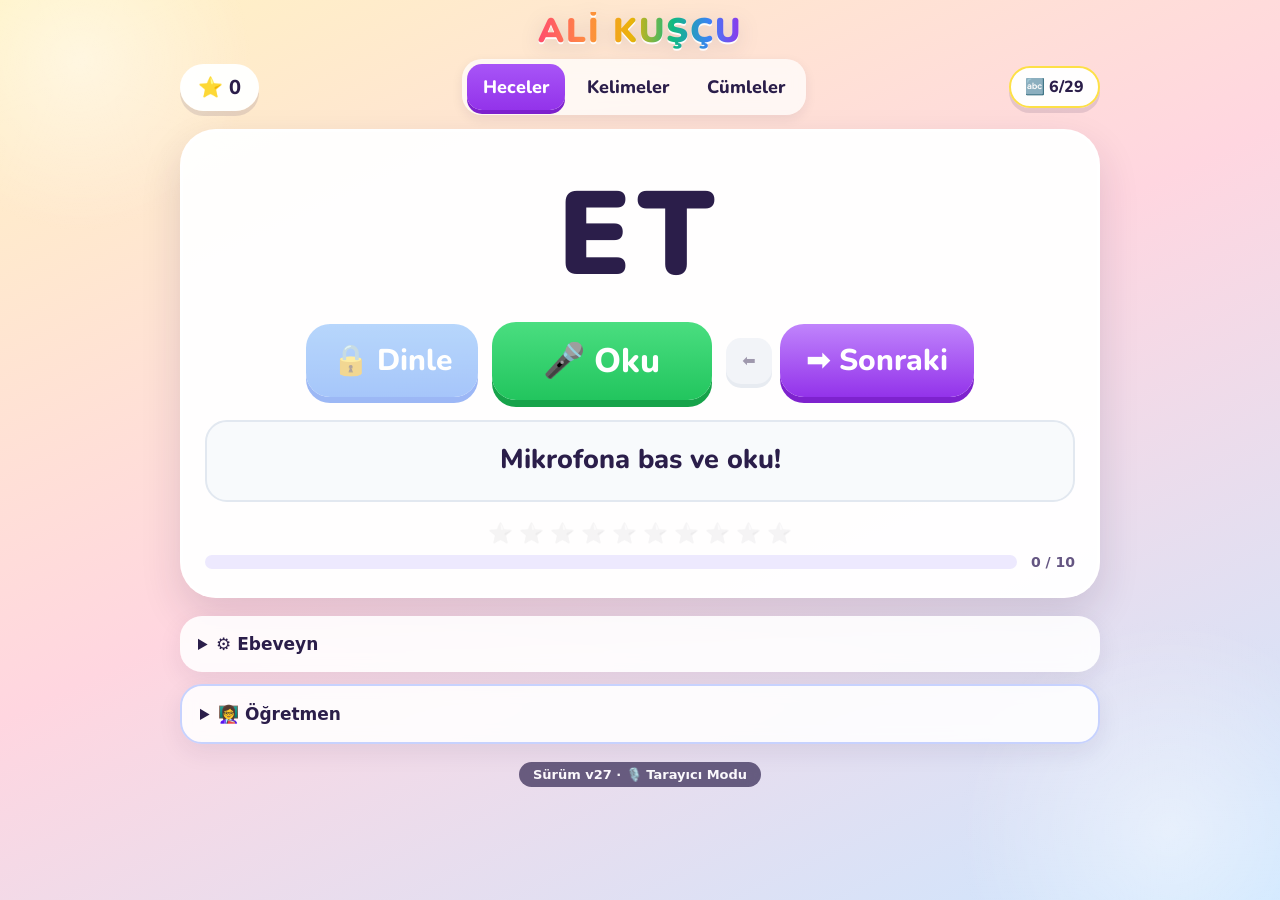
==== commit f3343615: "v27: harf seçimi otomatik kayıt ve sınıfa ait kelimeler filtresi" ====
--- a/index.html
+++ b/index.html
@@ -183,12 +183,9 @@
         <!-- Geldiğimiz harfler (Öğretmen) -->
         <div id="teacherLettersBox" class="sub-box" hidden>
           <h4>🔤 Geldiğimiz Harfler</h4>
-          <p>Öğrendiğiniz son harfe dokunup kaydedin. Öğrencilerin oyunu her açılışta bu harflerle başlar.</p>
+          <p>Öğrendiğiniz son harfe dokunun, otomatik kaydedilir. Öğrencilerin oyunu her açılışta bu harflerle başlar.</p>
           <div id="teacherLetterGrid" class="letter-grid"></div>
           <div id="teacherLetterInfo" class="picker-info"></div>
-          <div class="row">
-            <button id="saveClassLettersBtn" class="small good-btn" type="button">💾 Geldiğimiz harfleri kaydet</button>
-          </div>
           <div id="teacherLetterState" class="key-state" hidden></div>
         </div>
 
@@ -221,7 +218,7 @@
 
         <!-- Mevcut sınıf kelimeleri -->
         <div id="classWordsBox" class="sub-box" hidden>
-          <h4>📚 Sınıftaki bulut kelimeleri</h4>
+          <h4>📚 SINIFA AİT KELİMELER</h4>
           <div id="classWordsList" class="class-words-list"></div>
         </div>
 
@@ -277,10 +274,10 @@
     <div class="picker-box" role="dialog" aria-modal="true" aria-labelledby="pickerTitle">
       <button id="pickerClose" class="picker-close" type="button" aria-label="Kapat">✕</button>
       <h2 id="pickerTitle">Hangi harfe kadar geldin?</h2>
-      <p>Öğrendiğin <b>son harfe</b> dokun. Ondan öncekiler de seçilir.</p>
+      <p>Öğrendiğin <b>son harfe</b> dokun; otomatik kaydedilir.</p>
       <div id="letterGrid" class="letter-grid"></div>
       <div id="pickerInfo" class="picker-info"></div>
-      <button id="startBtn" class="btn btn-start" type="button">▶️ Başla</button>
+      <button id="startBtn" class="btn btn-start" type="button">✅ Tamam</button>
     </div>
   </div>
 
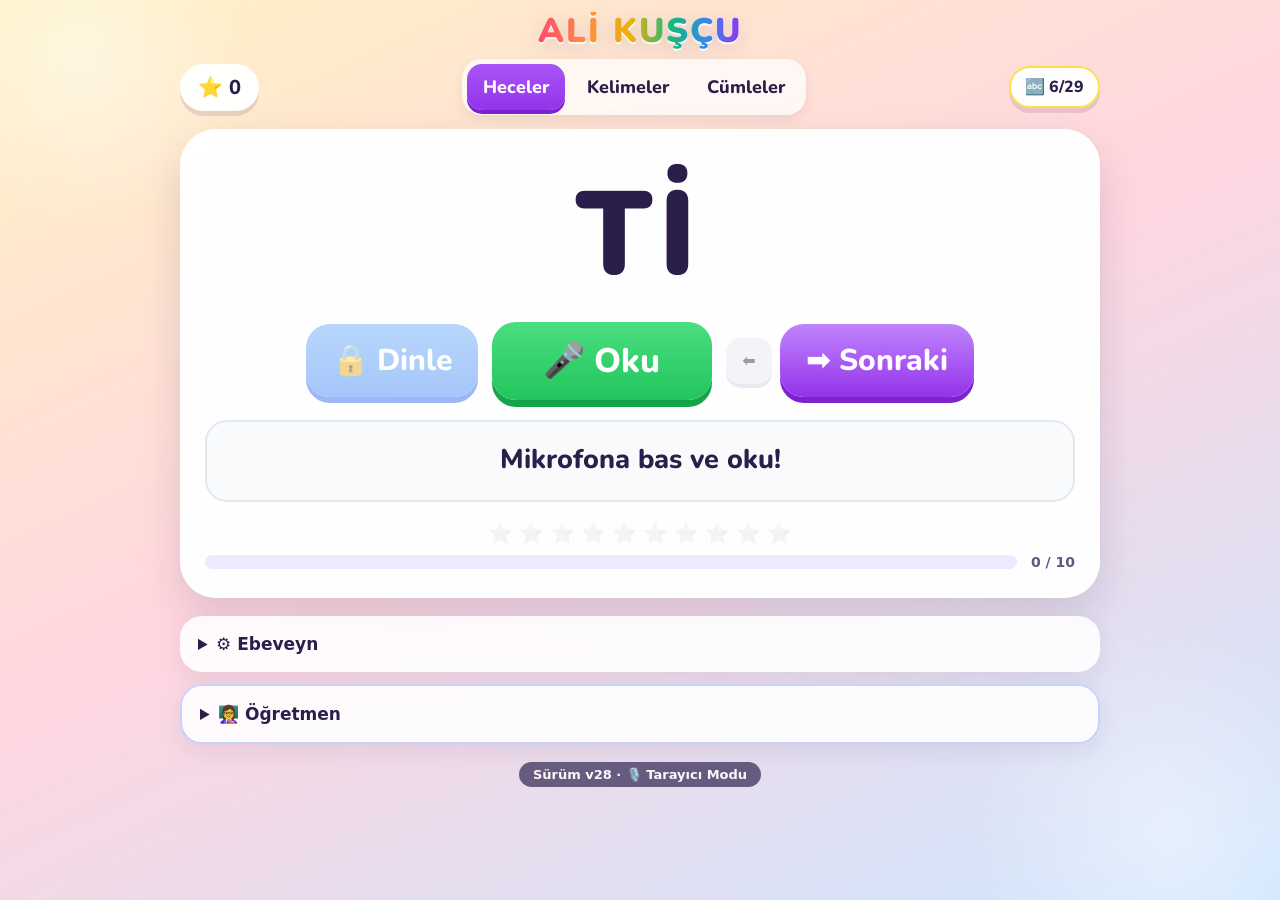
==== commit d988a46a: "v28: bağımsız admin.html yönetim paneli ve öğretmen düzenleme desteği" ====
--- a/index.html
+++ b/index.html
@@ -153,7 +153,10 @@
       <div id="teacherArea" hidden>
         <div class="teacher-bar">
           <span id="teacherInfo" class="teacher-info"></span>
-          <button id="teacherLogoutBtn" class="small ghost" type="button">Çıkış yap</button>
+          <div class="teacher-bar-actions">
+            <a id="adminPageLink" href="admin.html" class="small admin-link-btn" hidden>👑 Yönetim Sayfası</a>
+            <button id="teacherLogoutBtn" class="small ghost" type="button">Çıkış yap</button>
+          </div>
         </div>
 
         <!-- Sınıfım & Paylaşım -->
@@ -232,37 +235,6 @@
             <button id="resetOrder" class="small ghost" type="button">Varsayılan (MEB 2024)</button>
           </div>
         </div>
-      </div>
-    </section>
-
-    <!-- Yönetici alanı (yalnızca admin hesabına görünür) -->
-    <section id="adminArea" class="parent-section" hidden>
-      <h3>👑 Yönetici Paneli</h3>
-
-      <div class="sub-box">
-        <h4>👩‍🏫 Yeni öğretmen ve sınıf ekle</h4>
-        <p>Öğretmen adı, e-posta, şifre ve sınıf (ör. 1B, 1H) girin; sınıf yoksa otomatik açılır.</p>
-        <div class="stack-inputs">
-          <input id="newTeacherName" type="text" placeholder="Öğretmen adı (ör: Ayşe Yılmaz)" autocomplete="off">
-          <input id="newTeacherEmail" type="email" placeholder="ogretmen@okul.com" autocomplete="off">
-          <input id="newTeacherPass" type="password" placeholder="Şifre (en az 6 karakter)" autocomplete="new-password">
-          <input id="newTeacherClass" type="text" placeholder="Sınıf (ör: 1B veya 1H)" autocomplete="off" style="text-transform:uppercase">
-        </div>
-        <div class="row">
-          <button id="createTeacherBtn" class="small" type="button">+ Öğretmen & sınıf oluştur</button>
-        </div>
-        <div id="createTeacherState" class="key-state" hidden></div>
-      </div>
-
-      <div class="sub-box">
-        <h4>✅ Ortak Havuz Onay Kuyruğu</h4>
-        <p>Öğretmenlerin sınıfına eklediği yeni kelime ve cümleleri inceleyip tek tıkla tüm sınıfların ortak havuzuna alabilirsiniz.</p>
-        <div class="row">
-          <button id="refreshPendingBtn" class="small" type="button">🔄 Yenile</button>
-          <button id="approveAllPendingBtn" class="small good-btn" type="button">✅ Tümünü ortak havuza al</button>
-        </div>
-        <div id="adminState" class="key-state" hidden></div>
-        <div id="pendingList" class="scan-list"></div>
       </div>
     </section>
   </details>
--- a/style.css
+++ b/style.css
@@ -711,6 +711,13 @@
   display: flex; align-items: center; justify-content: space-between; gap: 10px; flex-wrap: wrap;
   background: #eef2ff; padding: 10px 12px; border-radius: 12px; margin-bottom: 10px;
 }
+.teacher-bar-actions { display: flex; align-items: center; gap: 8px; flex-wrap: wrap; }
+.admin-link-btn {
+  display: inline-flex; align-items: center; text-decoration: none;
+  background: linear-gradient(180deg, #f59e0b, #d97706); color: #fff;
+  font-weight: 800; border-radius: 12px;
+}
+.admin-link-btn[hidden] { display: none; }
 .teacher-info { font-weight: 800; font-size: 14px; color: var(--ink); }
 .sub-box {
   background: #f8fafc; border: 1px solid #e2e8f0; border-radius: 14px;
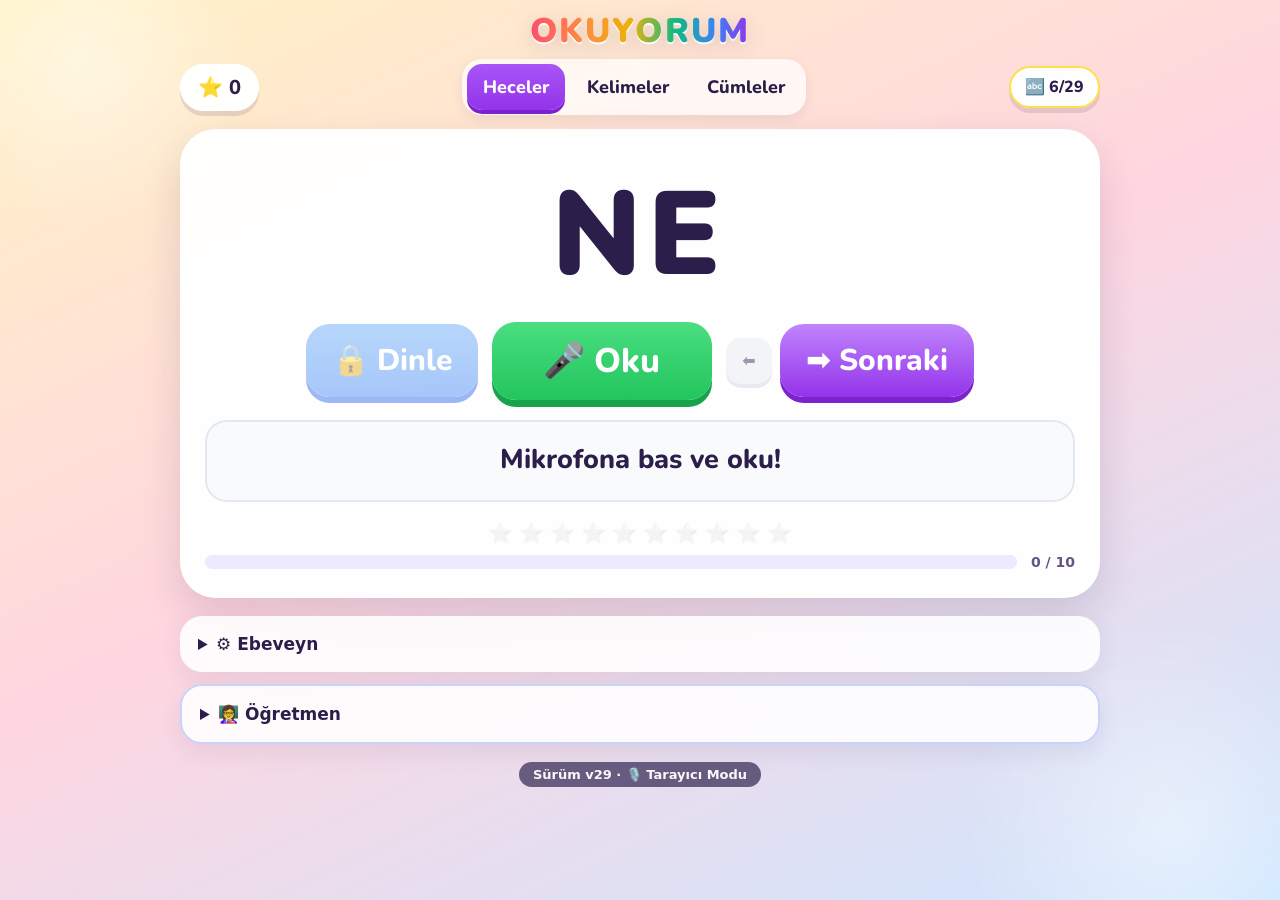
==== commit 5aa660fc: "v29: çoklu okul (school_name) desteği ve dinamik üst okul başlığı" ====
--- a/index.html
+++ b/index.html
@@ -17,7 +17,7 @@
 <body>
   <!-- Okul ve sınıf başlığı -->
   <div class="school-banner" aria-live="polite">
-    <span id="schoolTitle" class="school-title">ALİ KUŞÇU</span>
+    <span id="schoolTitle" class="school-title">OKUYORUM</span>
   </div>
 
   <!-- Üst çubuk: puan, seviye seçimi, sınıf ve harf seçimi -->
